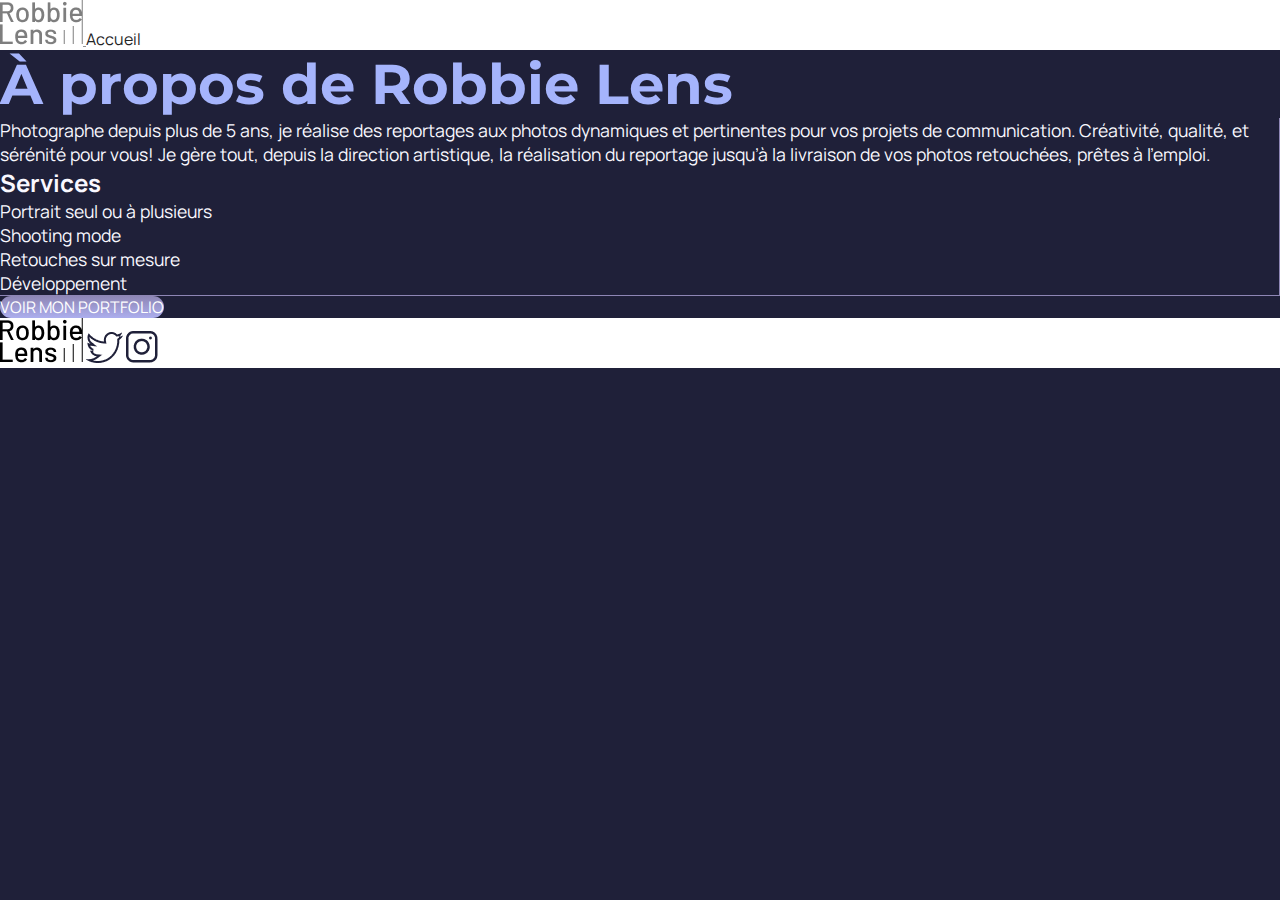
==== a-propos.html @ 1c74b21d "CSS" ====
<!DOCTYPE html>
<html lang="fr">

<head>
  <meta charset="utf-8">
  <title>À propos - Robbie Lens Photographie</title>
  <link href="style.css" rel="stylesheet">
  <link rel="preconnect" href="https://fonts.googleapis.com">
  <link rel="preconnect" href="https://fonts.gstatic.com" crossorigin>
  <link href="https://fonts.googleapis.com/css2?family=Manrope&family=Montserrat&display=swap" rel="stylesheet">
</head>

<body>
  <div class="entete">
    <a href="index.html" class="lien-icone">
      <img src="images/logo.png" alt="Logo Robbie Lens">
    </a>
    <a href="index.html">Accueil</a>
  </div>
  <h1>À propos de Robbie Lens</h1>
  <div class="carre-contenu">
    <p>
      Photographe depuis plus de 5 ans, je réalise des reportages aux photos dynamiques et pertinentes pour vos
      projets de communication. Créativité, qualité, et sérénité pour vous! Je gère tout, depuis la direction
      artistique, la réalisation du reportage jusqu’à la livraison de vos photos retouchées, prêtes à l’emploi.
    </p>
    <h2>Services</h2>
    <ul>
      <li>Portrait seul ou à plusieurs</li>
      <li>Shooting mode</li>
      <li>Retouches sur mesure</li>
      <li>Développement</li>
    </ul>
  </div>
  <div>
    <a href="" class="cta">VOIR MON PORTFOLIO</a>
  </div>

  <div class="pied-de-page">
    <a href="index.html" class="lien-icone">
      <img src="images/logo.png" alt="Logo Robbie Lens">
    </a>
    <a target="_blank" href="https://twitter.com/" class="lien-icone">
      <img src="images/twitter.png" alt="Logo Twitter">
    </a>
    <a target="_blank" href="https://www.instagram.com/" class="lien-icone">
      <img src="images/instagram.png" alt="Logo Instagram">
    </a>
  </div>
</body>

</html>
---- style.css ----
* {
  margin: 0;
  padding: 0;
}

body {
  font-family: "Manrope", sans-serif;
  font-size: 1em;
  background-color: #1f2039;
}

a {
  color: #242424;
  text-decoration: none;
}

em {
  color: #a5b4fc;
  font-style: normal;
}

h1 {
  font-size: 3.5em;
  color: #a5b4fc;
  font-family: "Montserrat", sans-serif;
}

h2 {
  color: #f9f8ff;
}

p,
li {
  font-size: 1.1em;
  color: #f9f8ff;
}

.entete,
.pied-de-page {
  background-color: white;
}

.cta {
  background: linear-gradient(#8e86b5, #acaeed);
  color: white;
  border-radius: 50px;
}

a:hover {
  text-decoration: underline;
}

.cta:hover {
  background: linear-gradient(#696484, #8788ba);
  text-decoration: none;
}

.lien-icone:hover {
  opacity: 0.5;
}

.carre-contenu {
  border-right: 1px solid #8e86b5;
  border-bottom: 1px solid #8e86b5;
}
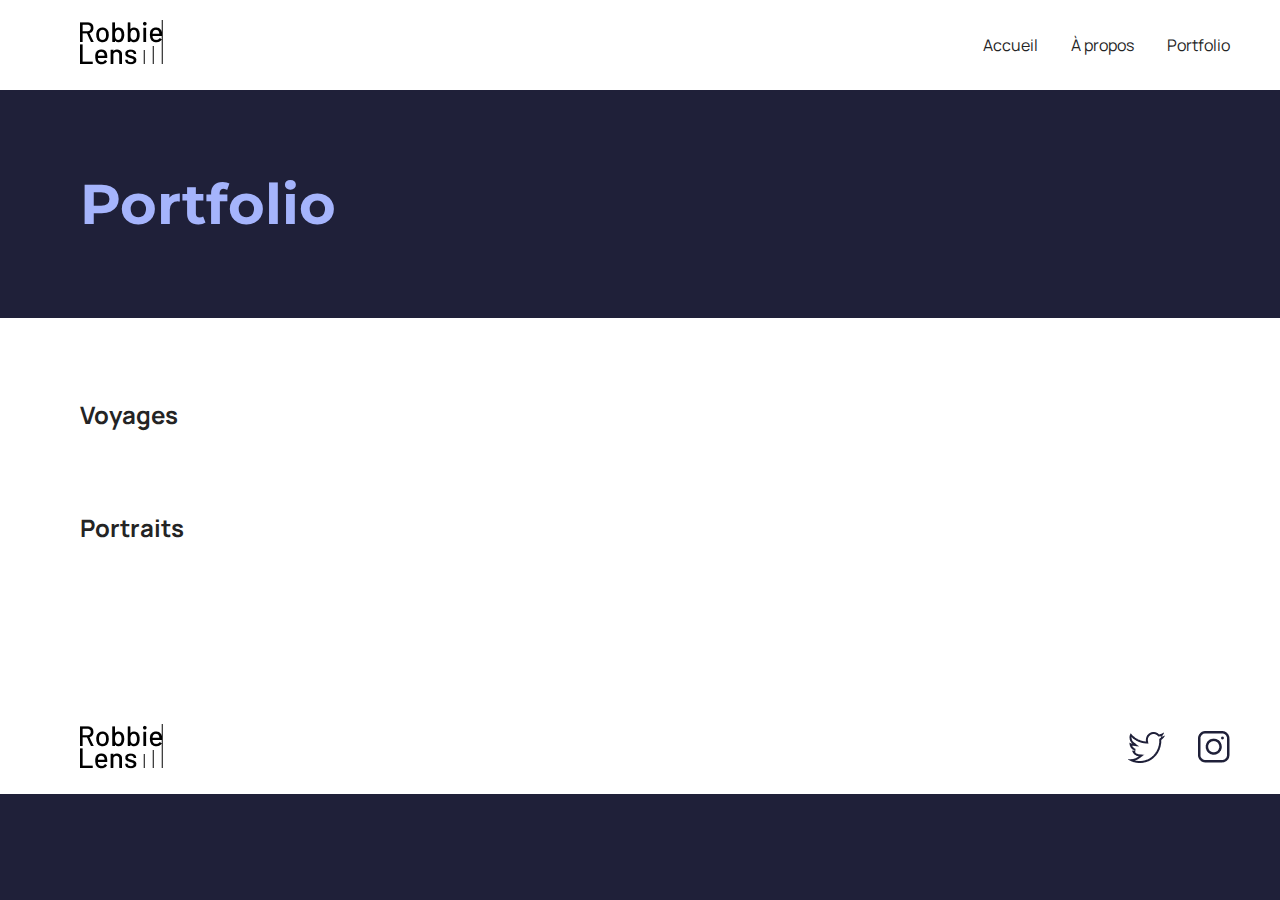
==== commit d279ab13: "css grid" ====
--- a/a-propos.html
+++ b/a-propos.html
@@ -3,7 +3,7 @@
 
 <head>
   <meta charset="utf-8">
-  <title>À propos - Robbie Lens Photographie</title>
+  <title>Portfolio - Robbie Lens Photographie</title>
   <link href="style.css" rel="stylesheet">
   <link rel="preconnect" href="https://fonts.googleapis.com">
   <link rel="preconnect" href="https://fonts.gstatic.com" crossorigin>
@@ -11,42 +11,42 @@
 </head>
 
 <body>
-  <div class="entete">
+  <header>
+    <nav>
+      <a href="index.html" class="lien-icone">
+        <img src="images/logo.png" alt="Logo Robbie Lens">
+      </a>
+      <div>
+        <a href="index.html">Accueil</a>
+        <a href="a-propos.html">À propos</a>
+        <a href="portfolio.html">Portfolio</a>
+      </div>
+    </nav>
+  </header>
+  <main>
+    <section>
+      <h1>Portfolio</h1>
+    </section>
+    <section class="portfolio-section-photos">
+      <h2>Voyages</h2>
+      <!-- Créez ici votre grid Voyages -->
+      <h2>Portraits</h2>
+      <!-- Créez ici votre grid Portraits -->
+    </section>
+  </main>
+  <footer>
     <a href="index.html" class="lien-icone">
       <img src="images/logo.png" alt="Logo Robbie Lens">
     </a>
-    <a href="index.html">Accueil</a>
-  </div>
-  <h1>À propos de Robbie Lens</h1>
-  <div class="carre-contenu">
-    <p>
-      Photographe depuis plus de 5 ans, je réalise des reportages aux photos dynamiques et pertinentes pour vos
-      projets de communication. Créativité, qualité, et sérénité pour vous! Je gère tout, depuis la direction
-      artistique, la réalisation du reportage jusqu’à la livraison de vos photos retouchées, prêtes à l’emploi.
-    </p>
-    <h2>Services</h2>
-    <ul>
-      <li>Portrait seul ou à plusieurs</li>
-      <li>Shooting mode</li>
-      <li>Retouches sur mesure</li>
-      <li>Développement</li>
-    </ul>
-  </div>
-  <div>
-    <a href="" class="cta">VOIR MON PORTFOLIO</a>
-  </div>
-
-  <div class="pied-de-page">
-    <a href="index.html" class="lien-icone">
-      <img src="images/logo.png" alt="Logo Robbie Lens">
-    </a>
-    <a target="_blank" href="https://twitter.com/" class="lien-icone">
-      <img src="images/twitter.png" alt="Logo Twitter">
-    </a>
-    <a target="_blank" href="https://www.instagram.com/" class="lien-icone">
-      <img src="images/instagram.png" alt="Logo Instagram">
-    </a>
-  </div>
+    <div>
+      <a target="_blank" href="https://twitter.com/" class="lien-icone">
+        <img src="images/twitter.png" alt="Logo Twitter">
+      </a>
+      <a target="_blank" href="https://www.instagram.com/" class="lien-icone">
+        <img src="images/instagram.png" alt="Logo Instagram">
+      </a>
+    </div>
+  </footer>
 </body>
 
 </html>--- a/style.css
+++ b/style.css
@@ -1,6 +1,5 @@
 * {
   margin: 0;
-  padding: 0;
 }
 
 body {
@@ -35,15 +34,17 @@
   color: #f9f8ff;
 }
 
-.entete,
-.pied-de-page {
+header,
+footer {
   background-color: white;
+  padding: 20px 50px;
 }
 
 .cta {
   background: linear-gradient(#8e86b5, #acaeed);
   color: white;
   border-radius: 50px;
+  padding: 20px 30px;
 }
 
 a:hover {
@@ -55,6 +56,10 @@
   text-decoration: none;
 }
 
+.lien-icone {
+  margin-left: 30px;
+}
+
 .lien-icone:hover {
   opacity: 0.5;
 }
@@ -62,4 +67,91 @@
 .carre-contenu {
   border-right: 1px solid #8e86b5;
   border-bottom: 1px solid #8e86b5;
+  padding: 50px;
 }
+
+.carre-contenu h2 {
+  margin-top: 30px;
+}
+
+.carre-contenu ul {
+  margin-top: 30px;
+}
+
+section {
+  padding: 80px;
+}
+
+.a-propos-main {
+  width: 50%;
+  margin: auto;
+}
+
+footer,
+nav {
+  display: flex;
+  flex-direction: row;
+  align-items: center;
+  justify-content: space-between;
+}
+
+nav a {
+  margin-left: 30px;
+}
+
+.accueil-photos {
+  background-color: white;
+  padding: 80px;
+}
+
+.accueil-photos h2 {
+  color: #242424;
+  text-align: center;
+  margin-bottom: 80px;
+}
+
+.accueil-photos div {
+  display: flex;
+  flex-direction: row;
+  gap: 15px;
+  justify-content: center;
+  margin-bottom: 15px;
+}
+
+.accueil-introduction {
+  display: flex;
+  flex-direction: row;
+  width: 50%;
+  align-items: center;
+  margin: auto;
+}
+
+.portfolio-section-photos {
+  background-color: white;
+}
+
+.portfolio-section-photos h2 {
+  color: #242424;
+  margin-bottom: 80px;
+}
+
+.grid-paysages {
+  display: grid;
+  grid-template-columns: 1fr 1fr 1fr;
+  grid-template-rows: 300px 300px 300px;
+  gap: 15px;
+}
+
+.grid-portraits {
+  display: grid;
+  grid-template-columns: 1fr 1fr 1fr;
+  grid-template-rows: 300px 300px;
+  gap: 15px;
+}
+
+.grid-paysages img,
+.grid-portraits img {
+  width: 100%;
+  height: 100%;
+  object-fit: cover;
+}
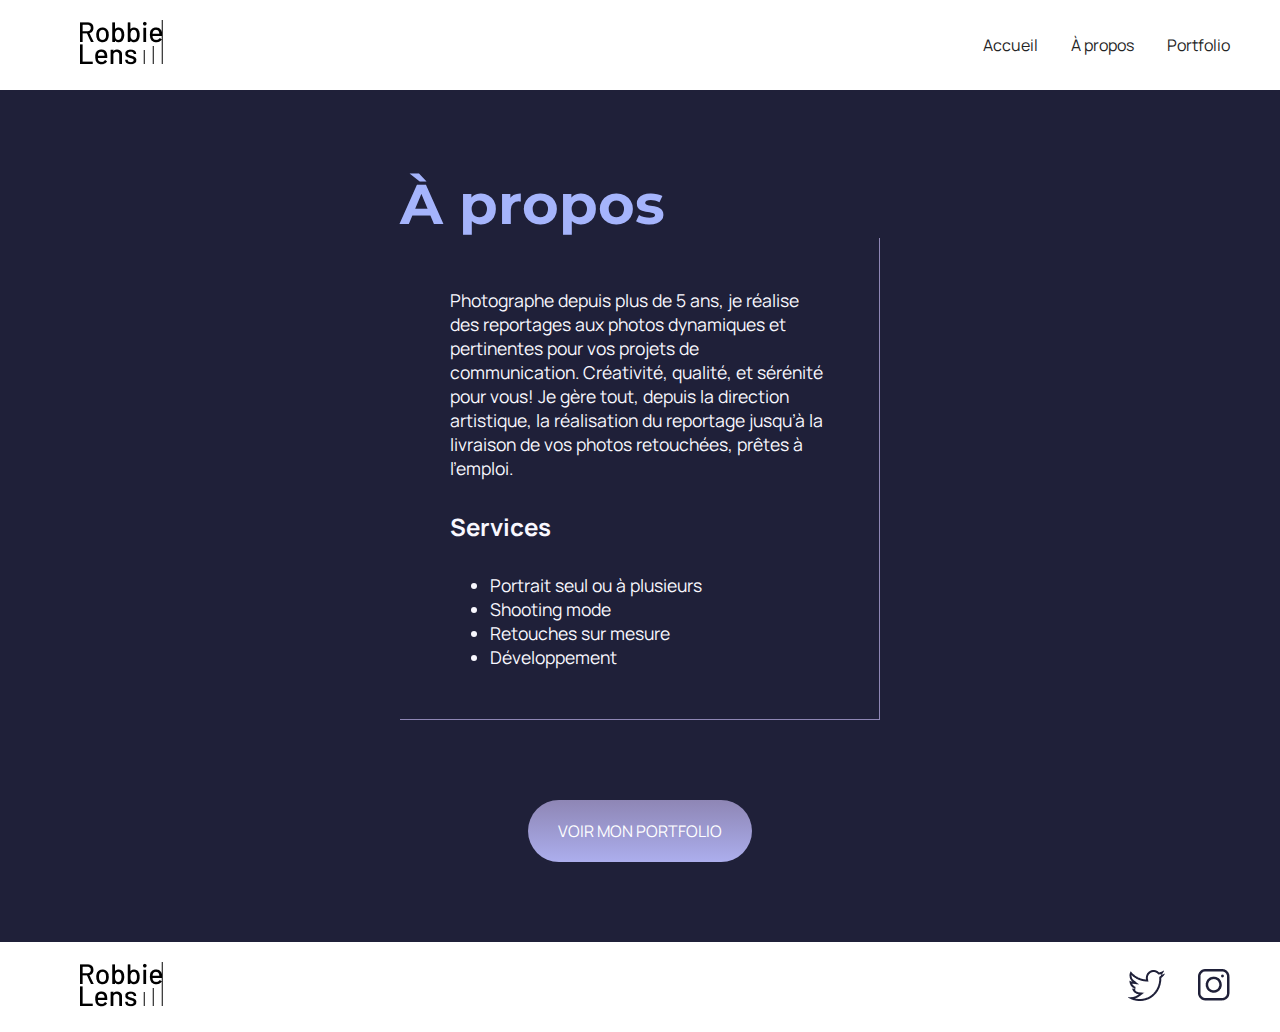
==== commit 4a980d47: "mise en page" ====
--- a/a-propos.html
+++ b/a-propos.html
@@ -2,51 +2,66 @@
 <html lang="fr">
 
 <head>
-  <meta charset="utf-8">
-  <title>Portfolio - Robbie Lens Photographie</title>
-  <link href="style.css" rel="stylesheet">
-  <link rel="preconnect" href="https://fonts.googleapis.com">
-  <link rel="preconnect" href="https://fonts.gstatic.com" crossorigin>
-  <link href="https://fonts.googleapis.com/css2?family=Manrope&family=Montserrat&display=swap" rel="stylesheet">
+    <meta charset="utf-8" >
+    <title>À propos - Robbie Lens Photographie</title>
+    <link href="style.css" rel="stylesheet" >
+    <link rel="preconnect" href="https://fonts.googleapis.com">
+    <link rel="preconnect" href="https://fonts.gstatic.com" crossorigin>
+    <link href="https://fonts.googleapis.com/css2?family=Manrope&family=Montserrat&display=swap" rel="stylesheet">
 </head>
 
 <body>
-  <header>
-    <nav>
-      <a href="index.html" class="lien-icone">
-        <img src="images/logo.png" alt="Logo Robbie Lens">
-      </a>
-      <div>
-        <a href="index.html">Accueil</a>
-        <a href="a-propos.html">À propos</a>
-        <a href="portfolio.html">Portfolio</a>
-      </div>
-    </nav>
-  </header>
-  <main>
-    <section>
-      <h1>Portfolio</h1>
-    </section>
-    <section class="portfolio-section-photos">
-      <h2>Voyages</h2>
-      <!-- Créez ici votre grid Voyages -->
-      <h2>Portraits</h2>
-      <!-- Créez ici votre grid Portraits -->
-    </section>
-  </main>
-  <footer>
-    <a href="index.html" class="lien-icone">
-      <img src="images/logo.png" alt="Logo Robbie Lens">
-    </a>
-    <div>
-      <a target="_blank" href="https://twitter.com/" class="lien-icone">
-        <img src="images/twitter.png" alt="Logo Twitter">
-      </a>
-      <a target="_blank" href="https://www.instagram.com/" class="lien-icone">
-        <img src="images/instagram.png" alt="Logo Instagram">
-      </a>
-    </div>
-  </footer>
+    <header>
+        <nav>
+            <a href="index.html" class="lien-icone">
+                <img src="images/logo.png" alt="Logo Robbie Lens" >
+            </a>
+            <div>
+                <a href="index.html">Accueil</a>
+                <a href="a-propos.html">À propos</a>
+                <a href="portfolio.html">Portfolio</a>
+            </div>
+        </nav>
+    </header>
+    <main class="a-propos-main">
+        <section>
+            <h1>À propos</h1>
+            <div class="carre-contenu">
+                <p>
+                    Photographe depuis plus de 5 ans, je réalise des reportages aux photos dynamiques et pertinentes
+                    pour
+                    vos
+                    projets de communication. Créativité, qualité, et sérénité pour vous! Je gère tout, depuis la
+                    direction
+                    artistique, la réalisation du reportage jusqu’à la livraison de vos photos retouchées, prêtes à
+                    l’emploi.
+                </p>
+                <h2>Services</h2>
+                <ul>
+                    <li>Portrait seul ou à plusieurs</li>
+                    <li>Shooting mode</li>
+                    <li>Retouches sur mesure</li>
+                    <li>Développement</li>
+                </ul>
+            </div>
+            <div>
+                <a href="portfolio.html" class="cta">VOIR MON PORTFOLIO</a>
+            </div>
+        </section>
+    </main>
+    <footer>
+        <a href="index.html" class="lien-icone">
+            <img src="images/logo.png" alt="Logo Robbie Lens" >
+        </a>
+        <div>
+            <a target="_blank" href="https://twitter.com/" class="lien-icone">
+                <img src="images/twitter.png" alt="Logo Twitter" >
+            </a>
+            <a target="_blank" href="https://www.instagram.com/" class="lien-icone">
+                <img src="images/instagram.png" alt="Logo Instagram" >
+            </a>
+        </div>
+    </footer>
 </body>
 
 </html>--- a/style.css
+++ b/style.css
@@ -3,7 +3,7 @@
 }
 
 body {
-  font-family: "Manrope", sans-serif;
+  font-family: 'Manrope', sans-serif;
   font-size: 1em;
   background-color: #1f2039;
 }
@@ -21,7 +21,7 @@
 h1 {
   font-size: 3.5em;
   color: #a5b4fc;
-  font-family: "Montserrat", sans-serif;
+  font-family: 'Montserrat', sans-serif;
 }
 
 h2 {
@@ -41,6 +41,7 @@
 }
 
 .cta {
+  display: inline-block;
   background: linear-gradient(#8e86b5, #acaeed);
   color: white;
   border-radius: 50px;
@@ -68,6 +69,7 @@
   border-right: 1px solid #8e86b5;
   border-bottom: 1px solid #8e86b5;
   padding: 50px;
+  margin-bottom: 80px;
 }
 
 .carre-contenu h2 {
@@ -76,6 +78,10 @@
 
 .carre-contenu ul {
   margin-top: 30px;
+}
+
+.carre-contenu + div {
+  text-align: center;
 }
 
 section {
@@ -121,9 +127,21 @@
 .accueil-introduction {
   display: flex;
   flex-direction: row;
-  width: 50%;
-  align-items: center;
+  width: 60%;
+  align-items: flex-start;
   margin: auto;
+}
+
+.accueil-introduction h1 {
+  margin-bottom: 15px;
+}
+
+.accueil-introduction p {
+  margin-bottom: 30px;
+}
+
+.accueil-introduction div {
+  padding-right: 80px;
 }
 
 .portfolio-section-photos {
@@ -155,3 +173,26 @@
   height: 100%;
   object-fit: cover;
 }
+
+.lien-conteneur-photo {
+  position: relative;
+}
+
+.photo-hover {
+  position: absolute;
+  top: 0;
+  left: 0;
+  right: 0;
+  bottom: 0;
+  display: flex;
+  align-items: center;
+  justify-content: center;
+  font-size: 1.5em;
+  color: white;
+  background-color: rgba(0, 0, 0, 0.7);
+  display: none;
+}
+
+.lien-conteneur-photo:hover .photo-hover {
+  display: flex;
+}